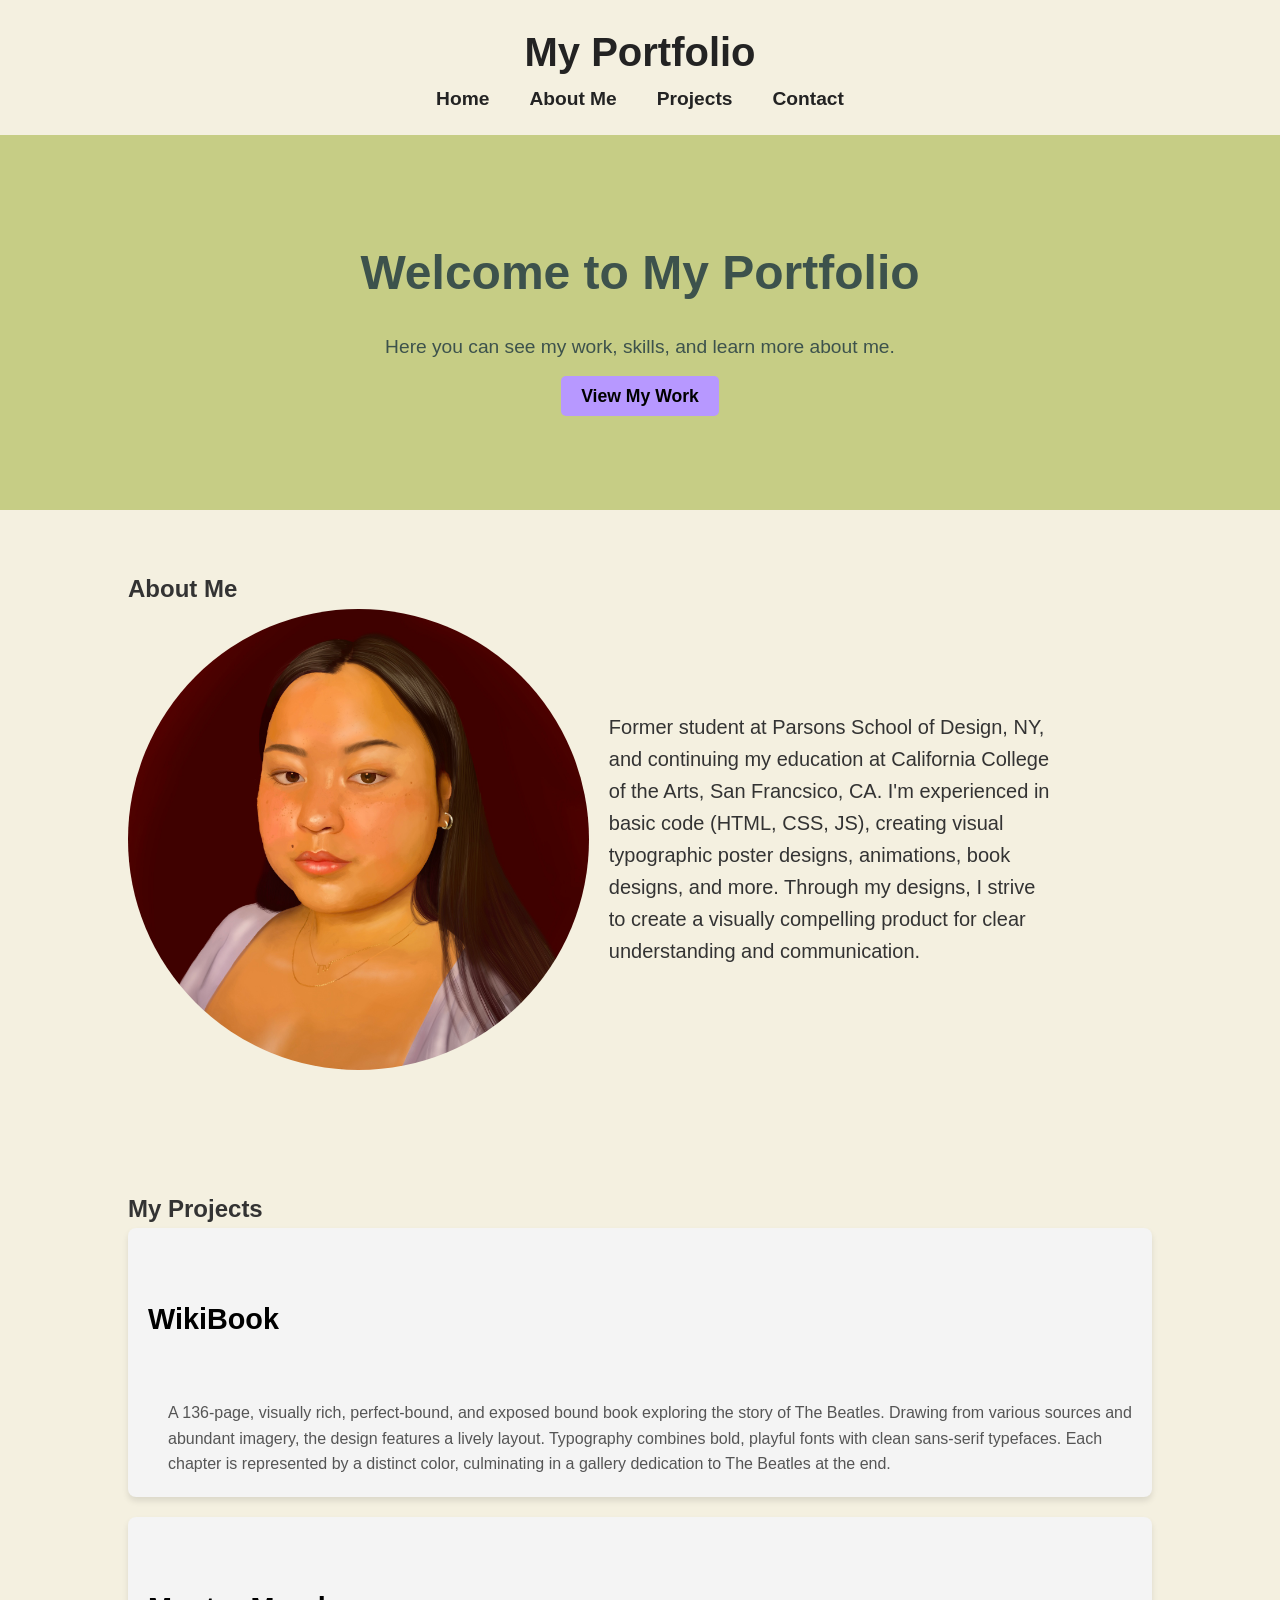
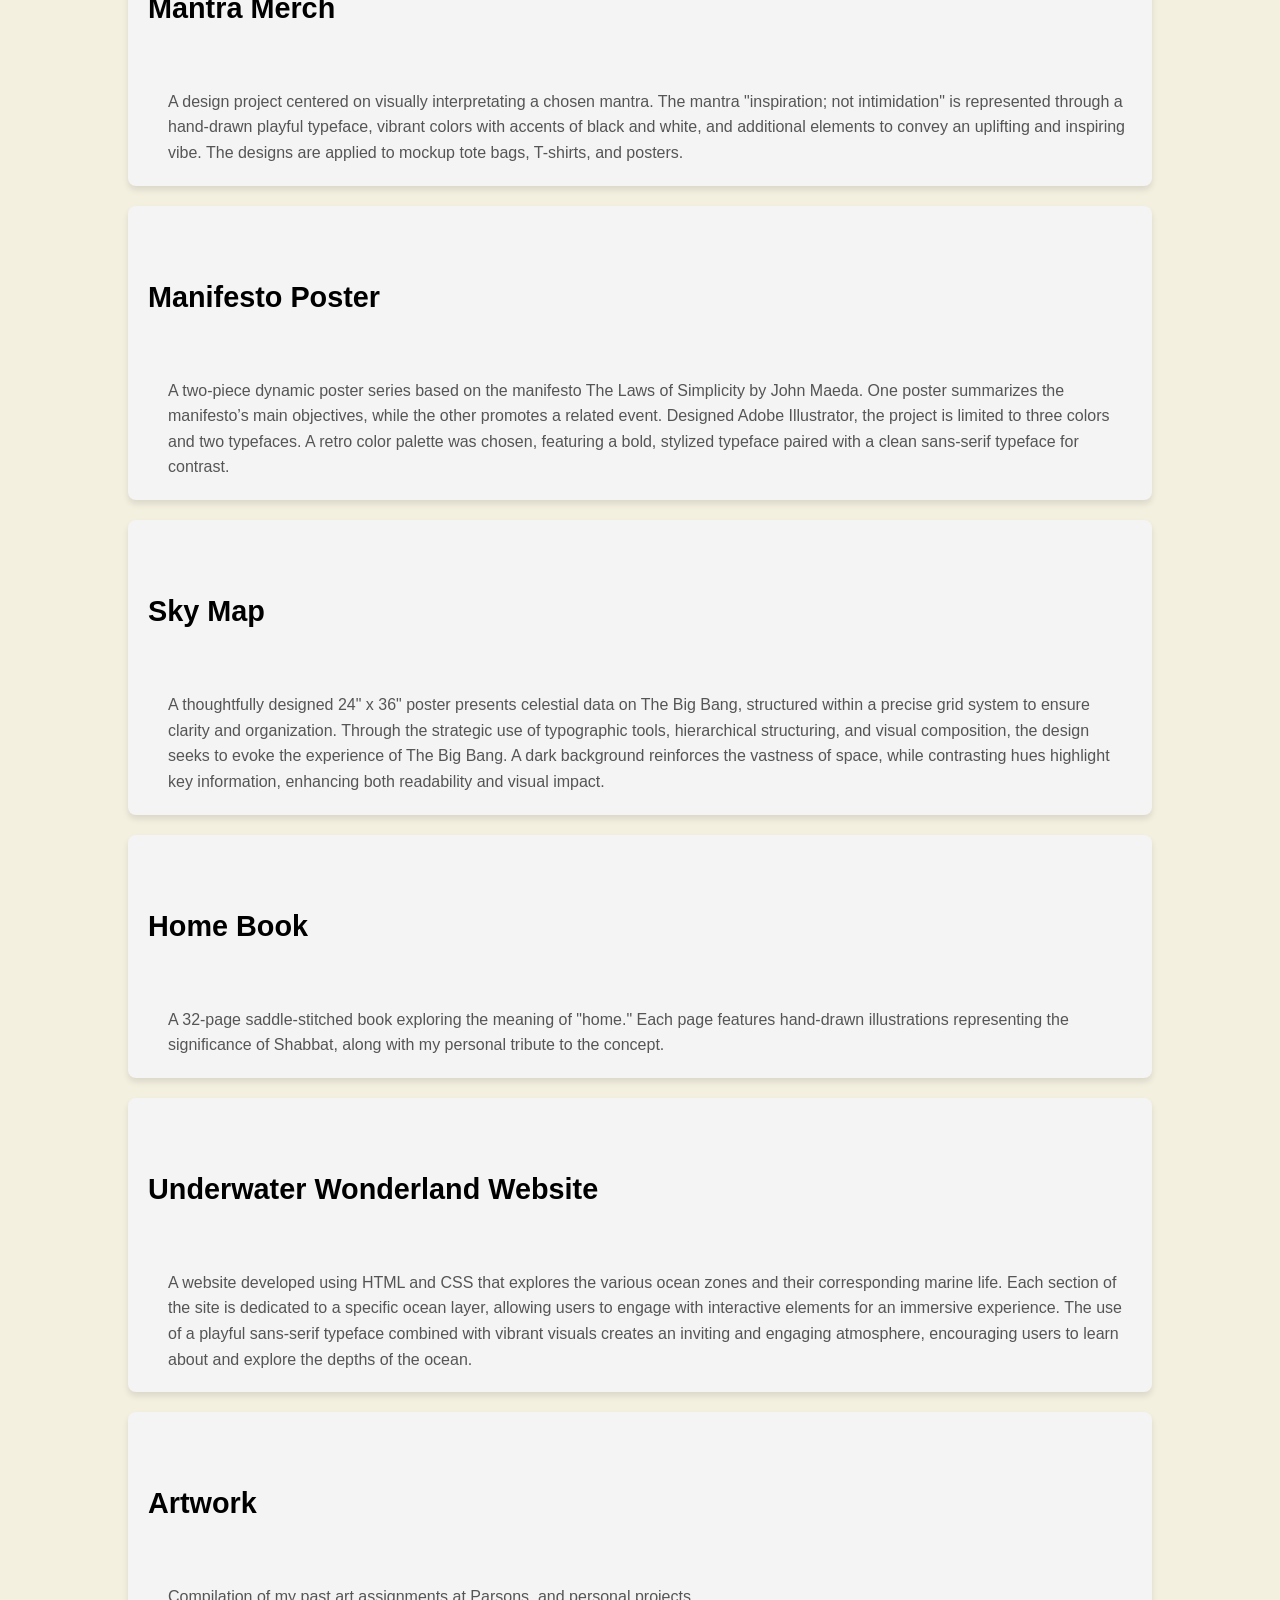
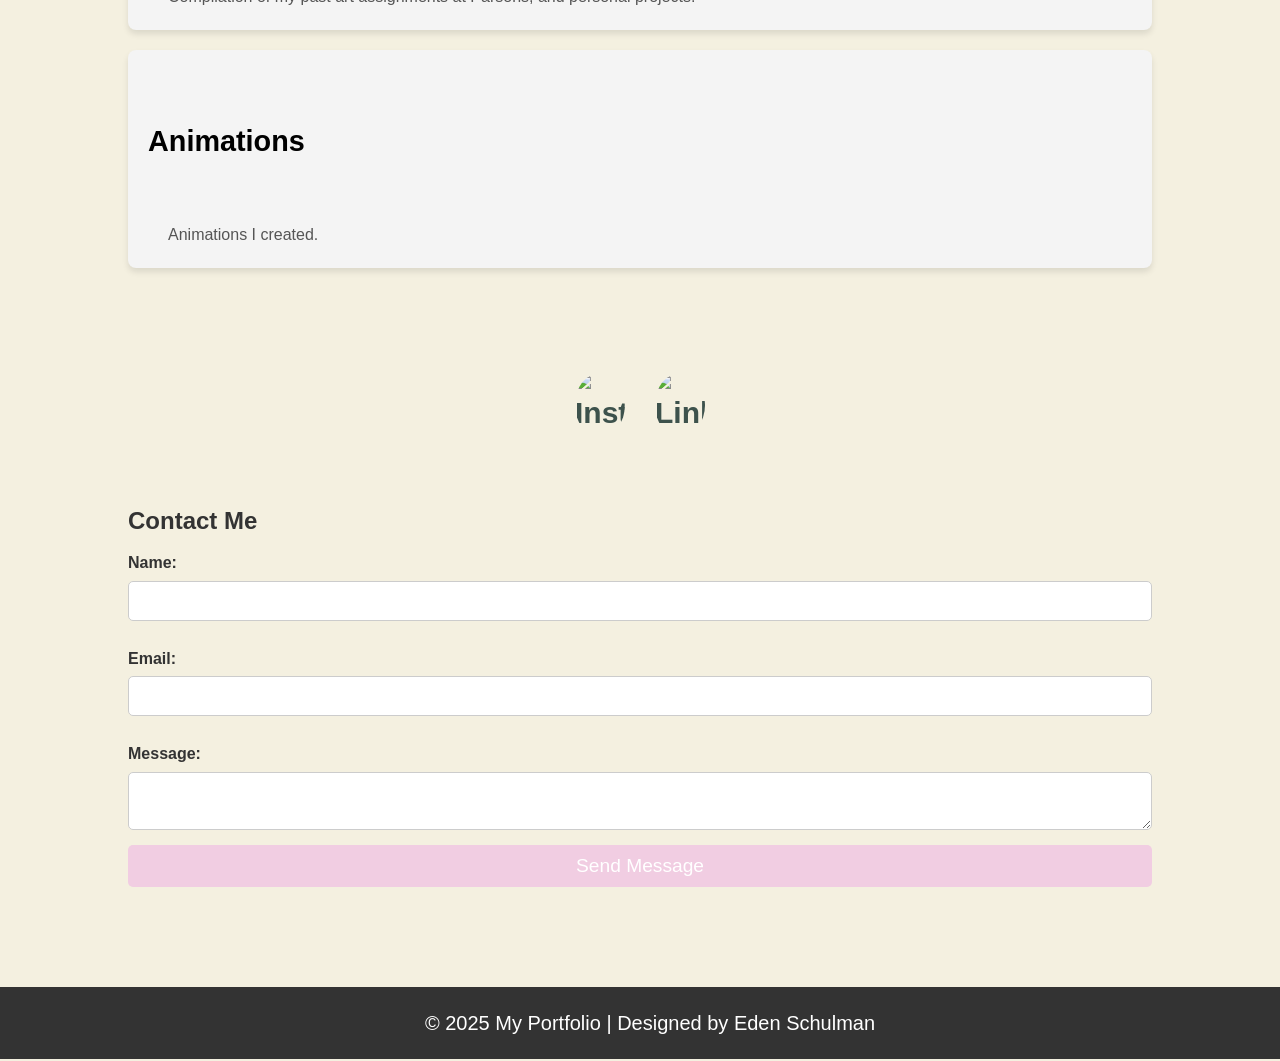
==== portfolio website/index.html @ 2b64cf74 "Rename portfolio.html to index.html" ====
<!DOCTYPE html>
<html lang="en">
<head>
    <meta charset="UTF-8">
    <meta name="viewport" content="width=device-width, initial-scale=1.0">
    <title>My Portfolio</title>
    <link rel="stylesheet" href="portfolio.css">
    <link rel="stylesheet" href="https://use.typekit.net/qku3htk.css">
</head>
<body>
    <header>
        <div class="container">
            <h1>My Portfolio</h1>
            <nav>
                <ul>
                    <li><a href="#home">Home</a></li>
                    <li><a href="#about">About Me</a></li>
                    <li><a href="#projects">Projects</a></li>
                    <li><a href="#contact">Contact</a></li>
                </ul>
            </nav>
        </div>
    </header>

    <section id="home" class="hero">
        <div class="container">
            <h2>Welcome to My Portfolio</h2>
            <p>Here you can see my work, skills, and learn more about me.</p>
            <a href="#projects" class="cta-btn">View My Work</a>
        </div>
    </section>

    <section id="about" class="about">
        <div class="container">
            <h2>About Me</h2>
        <div class="image-container">
            <img src="artwork/selfPortrait.jpg" style="border-radius: 50%; height: auto; width: 50%;">
            <p>Former student at Parsons School of Design, NY, and continuing my education at California College of the Arts, San Francsico, CA. I'm experienced in basic code (HTML, CSS, JS), creating visual typographic poster designs, animations, book designs, and more. Through my designs, I strive to create a visually compelling product for clear understanding and communication. </p>
        </div>
    </div>
    </section>

    <section id="projects" class="projects">
        <div class="container">
            <h2>My Projects</h2>

            <div class="project-card">
                <a href="wikibook.html"><h3>WikiBook</h3></a>
                <p>A 136-page, visually rich, perfect-bound, and exposed bound book exploring the story of The Beatles. Drawing from various sources and abundant imagery, the design features a lively layout. Typography combines bold, playful fonts with clean sans-serif typefaces. Each chapter is represented by a distinct color, culminating in a gallery dedication to The Beatles at the end.</p>
            </div>

            <div class="project-card">
                <a href="mantraMerch.html"><h3>Mantra Merch</h3></a>  <!--mantra merch-->
                <p>A design project centered on visually interpretating a chosen mantra. The mantra "inspiration; not intimidation" is represented through a hand-drawn playful typeface, vibrant colors with accents of black and white, and additional elements to convey an uplifting and inspiring vibe. The designs are applied to mockup tote bags, T-shirts, and posters.</p>
            </div>

            <div class="project-card">
                <a href="manifesto.html"><h3>Manifesto Poster</h3></a> <!--manifesto Poster-->
                <p>A two-piece dynamic poster series based on the manifesto The Laws of Simplicity by John Maeda. One poster summarizes the manifesto’s main objectives, while the other promotes a related event. Designed  Adobe Illustrator, the project is limited to three colors and two typefaces. A retro color palette was chosen, featuring a bold, stylized typeface paired with a clean sans-serif typeface for contrast.</p>
            </div>

            <div class="project-card">
                <a href="skyMap.html"><h3>Sky Map</h3></a> <!--Sky map-->
                <p>A thoughtfully designed 24" x 36" poster presents celestial data on The Big Bang, structured within a precise grid system to ensure clarity and organization. Through the strategic use of typographic tools, hierarchical structuring, and visual composition, the design seeks to evoke the experience of The Big Bang. A dark background reinforces the vastness of space, while contrasting hues highlight key information, enhancing both readability and visual impact.</p>
            </div>

            <div class="project-card">
                <a href="homeBook.html"><h3>Home Book</h3></a> <!--home book-->
                <p>A 32-page saddle-stitched book exploring the meaning of "home." Each page features hand-drawn illustrations representing the significance of Shabbat, along with my personal tribute to the concept. </p>
            </div>

            <div class="project-card">
                <a href="wonderland.html"><h3>Underwater Wonderland Website</h3></a> <!--Underwater wonderland site-->
                <p>A website developed using HTML and CSS that explores the various ocean zones and their corresponding marine life. Each section of the site is dedicated to a specific ocean layer, allowing users to engage with interactive elements for an immersive experience. The use of a playful sans-serif typeface combined with vibrant visuals creates an inviting and engaging atmosphere, encouraging users to learn about and explore the depths of the ocean. </p>
            </div>

            <div class="project-card">
                <a href="artwork.html"><h3>Artwork</h3></a> <!---->
                <p>Compilation of my past art assignments at Parsons, and personal projects.</p>
            </div>

            <div class="project-card">
                <a href="animation.html"><h3>Animations</h3></a> <!--figma sketches-->
                <p>Animations I created.</p>
            </div>
        </div>

    </section>

<div class="social-icons">
   <a href="https://www.instagram.com/e.alexia.schul?utm_source=ig_web_button_share_sheet&igsh=ZDNlZDc0MzIxNw==">
        <img src="https://cdn.freebiesupply.com/images/large/2x/instagram-logo-black-transparent.png" alt="Instagram">
   </a>
   <a href="https://www.linkedin.com/in/eden-schulman-38059033b/">
        <img src="https://static.vecteezy.com/system/resources/previews/023/986/569/non_2x/linkedin-logo-linkedin-logo-transparent-linkedin-icon-transparent-free-free-png.png" alt="LinkedIn">
   </a>
</div>

    <section id="contact" class="contact">
        <div class="container">
            <h2>Contact Me</h2>
            <form action="https://formspree.io/f/xpwpojed" method="POST">
                <label for="name">Name:</label>
                <input type="text" id="name" name="name" required>
                <label for="email">Email:</label>
                <input type="email" id="email" name="email" required>
                <label for="message">Message:</label>
                <textarea id="message" name="message" required></textarea>
                <button type="submit">Send Message</button>
            </form>
        </div>
    </section>

    <footer>
        <div class="container">
            <p>&copy; 2025 My Portfolio | Designed by Eden Schulman</p>
        </div>
    </footer>
</body>
</html>
---- portfolio website/portfolio.css ----
* {
    margin: 0;
    padding: 0;
    box-sizing: border-box;
}


body {
    font-family: 'contralto-big', sans-serif;
    font-weight: 600;
    font-style: normal;
    line-height: 1.6;
    background-color: #f4f0e0;
    color: #333;
}

a {
    position: relative;
    text-align: left;
    padding: 5px;
    font-size: 15px;
    text-decoration: none;
    color: #3d524c;
    font-size: 30px;
}

a:hover {
    text-decoration: underline;
    color: #333;
}

p {
    font-family: 'ff-zwo-web-pro', sans-serif;
    font-weight: 100;
    font-style: normal;
    font-size: 20px;
    margin-left: 20px;
}

.container {
    width: 80%;
    margin: 0 auto;
}

header {
    background: #f4f0e0;
    color: rgb(35, 35, 35);
    padding: 20px 0;
}

.image-container {
    display: flex;
    justify-content: flex-end; /* Moves image towards the right */
    align-items: center; /* Centers it vertically (if needed) */
    width: 100%; /* Ensures full-width container */
    padding-right: 10%;
}

img {
    width: 50%;
    height: auto;
    align-items: center;
    border-radius: 50%;
    display: block;
}

.social-icons {
    display: flex;
    gap: 20px; /* space between icons */
    justify-content: center; /* or 'flex-start' / 'flex-end' */
    align-items: center;
    margin-top: 20px;
  }
  
  .social-icons a img {
    width: 50px;
    height: auto;
    transition: transform 0.3s ease;
  }
  
  .social-icons a img:hover {
    transform: scale(1.1);
  }
  


header h1 {
    text-align: center;
    font-size: 2.5rem;
}

nav ul {
    display: flex;
    justify-content: center;
    list-style: none;
}

nav ul li {
    margin: 0 15px;
}

nav ul li a {
    color: rgb(35, 35, 35);
    text-decoration: none;
    font-size: 1.2rem;
}

nav ul li a:hover {
    color: #9f7cef;
}

.hero {
    background: #c6cd85;
    color: #3d524c;
    padding: 100px 0;
    text-align: center;
}

.hero h2 {
    font-size: 3rem;
}

.hero p {
    font-size: 1.2rem;
    margin: 20px 0;
}

.cta-btn {
    padding: 10px 20px;
    background:  #b798ff;;
    color: black;
    text-decoration: none;
    border-radius: 5px;
    font-size: 1.1rem;
}

.cta-btn:hover {
    background: #9f7cef;
    text-decoration: none;
}

.about, .projects, .contact {
    padding: 60px 0;
}

.projects {
    background-color: #f4f0e0;
}

.project-card {
    background: #f4f4f4;
    padding: 20px;
    margin-bottom: 20px;
    border-radius: 8px;
    box-shadow: 0 4px 6px rgba(0, 0, 0, 0.1);
}

.project-card h3 {
    margin-bottom: 10px;
    font-size: 1.8rem;
    color: black;
}

.project-card p {
    font-size: 1rem;
    color: #555;
}

.project-card a:hover {
    color: black;
    text-decoration: underline;
}

.project-card a:visited {
    color: black;
    text-decoration: none;
}

form {
    display: flex;
    flex-direction: column;
}

form label {
    margin: 10px 0 5px;
    font-size: 1rem;
}

form input, form textarea {
    padding: 10px;
    margin-bottom: 15px;
    font-size: 1rem;
    border: 1px solid #ccc;
    border-radius: 5px;
}

form button {
    padding: 10px;
    background: #f1cde2;
    color: white;
    border: none;
    border-radius: 5px;
    font-size: 1.2rem;
    cursor: pointer;
}

form button:hover {
    background: #e53e34;
}

footer {
    background: #333;
    color: white;
    text-align: center;
    padding: 20px;
    margin-top: 40px;
}
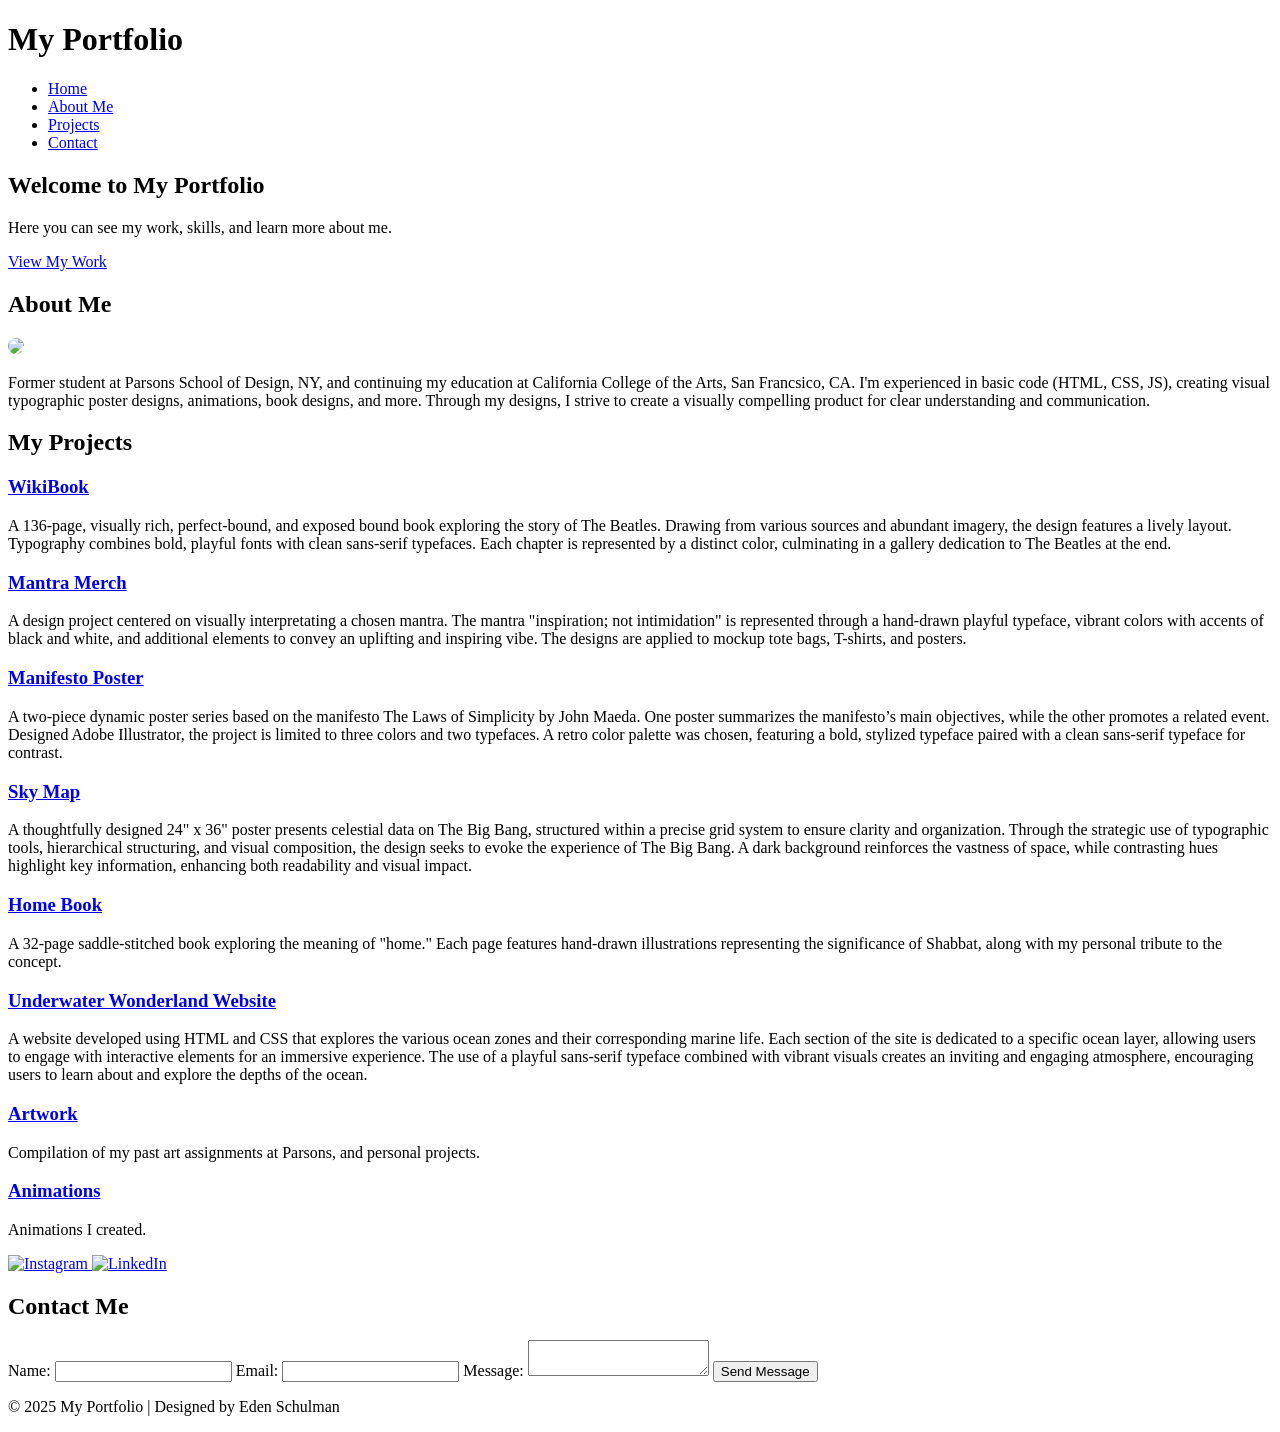
==== commit 08eab714: "Enable Git LFS and add video" ====
--- a/portfolio website/index.html
+++ b/portfolio website/index.html
@@ -4,7 +4,7 @@
     <meta charset="UTF-8">
     <meta name="viewport" content="width=device-width, initial-scale=1.0">
     <title>My Portfolio</title>
-    <link rel="stylesheet" href="portfolio.css">
+    <link rel="stylesheet" href="portfolio website/portfolio.css">
     <link rel="stylesheet" href="https://use.typekit.net/qku3htk.css">
 </head>
 <body>
@@ -34,7 +34,7 @@
         <div class="container">
             <h2>About Me</h2>
         <div class="image-container">
-            <img src="artwork/selfPortrait.jpg" style="border-radius: 50%; height: auto; width: 50%;">
+            <img src="portfolio website/artwork/selfPortrait.jpg" style="border-radius: 50%; height: auto; width: 50%;">
             <p>Former student at Parsons School of Design, NY, and continuing my education at California College of the Arts, San Francsico, CA. I'm experienced in basic code (HTML, CSS, JS), creating visual typographic poster designs, animations, book designs, and more. Through my designs, I strive to create a visually compelling product for clear understanding and communication. </p>
         </div>
     </div>
@@ -45,42 +45,42 @@
             <h2>My Projects</h2>
 
             <div class="project-card">
-                <a href="wikibook.html"><h3>WikiBook</h3></a>
+                <a href="portfolio website/wikibook.html"><h3>WikiBook</h3></a>
                 <p>A 136-page, visually rich, perfect-bound, and exposed bound book exploring the story of The Beatles. Drawing from various sources and abundant imagery, the design features a lively layout. Typography combines bold, playful fonts with clean sans-serif typefaces. Each chapter is represented by a distinct color, culminating in a gallery dedication to The Beatles at the end.</p>
             </div>
 
             <div class="project-card">
-                <a href="mantraMerch.html"><h3>Mantra Merch</h3></a>  <!--mantra merch-->
+                <a href="portfolio website/mantraMerch.html"><h3>Mantra Merch</h3></a>  <!--mantra merch-->
                 <p>A design project centered on visually interpretating a chosen mantra. The mantra "inspiration; not intimidation" is represented through a hand-drawn playful typeface, vibrant colors with accents of black and white, and additional elements to convey an uplifting and inspiring vibe. The designs are applied to mockup tote bags, T-shirts, and posters.</p>
             </div>
 
             <div class="project-card">
-                <a href="manifesto.html"><h3>Manifesto Poster</h3></a> <!--manifesto Poster-->
+                <a href="portfolio website/manifesto.html"><h3>Manifesto Poster</h3></a> <!--manifesto Poster-->
                 <p>A two-piece dynamic poster series based on the manifesto The Laws of Simplicity by John Maeda. One poster summarizes the manifesto’s main objectives, while the other promotes a related event. Designed  Adobe Illustrator, the project is limited to three colors and two typefaces. A retro color palette was chosen, featuring a bold, stylized typeface paired with a clean sans-serif typeface for contrast.</p>
             </div>
 
             <div class="project-card">
-                <a href="skyMap.html"><h3>Sky Map</h3></a> <!--Sky map-->
+                <a href="portfolio website/skyMap.html"><h3>Sky Map</h3></a> <!--Sky map-->
                 <p>A thoughtfully designed 24" x 36" poster presents celestial data on The Big Bang, structured within a precise grid system to ensure clarity and organization. Through the strategic use of typographic tools, hierarchical structuring, and visual composition, the design seeks to evoke the experience of The Big Bang. A dark background reinforces the vastness of space, while contrasting hues highlight key information, enhancing both readability and visual impact.</p>
             </div>
 
             <div class="project-card">
-                <a href="homeBook.html"><h3>Home Book</h3></a> <!--home book-->
+                <a href="portfolio website/homeBook.html"><h3>Home Book</h3></a> <!--home book-->
                 <p>A 32-page saddle-stitched book exploring the meaning of "home." Each page features hand-drawn illustrations representing the significance of Shabbat, along with my personal tribute to the concept. </p>
             </div>
 
             <div class="project-card">
-                <a href="wonderland.html"><h3>Underwater Wonderland Website</h3></a> <!--Underwater wonderland site-->
+                <a href="portfolio website/wonderland.html"><h3>Underwater Wonderland Website</h3></a> <!--Underwater wonderland site-->
                 <p>A website developed using HTML and CSS that explores the various ocean zones and their corresponding marine life. Each section of the site is dedicated to a specific ocean layer, allowing users to engage with interactive elements for an immersive experience. The use of a playful sans-serif typeface combined with vibrant visuals creates an inviting and engaging atmosphere, encouraging users to learn about and explore the depths of the ocean. </p>
             </div>
 
             <div class="project-card">
-                <a href="artwork.html"><h3>Artwork</h3></a> <!---->
+                <a href="portfolio website/artwork.html"><h3>Artwork</h3></a> <!---->
                 <p>Compilation of my past art assignments at Parsons, and personal projects.</p>
             </div>
 
             <div class="project-card">
-                <a href="animation.html"><h3>Animations</h3></a> <!--figma sketches-->
+                <a href="portfolio website/animation.html"><h3>Animations</h3></a> <!--figma sketches-->
                 <p>Animations I created.</p>
             </div>
         </div>
